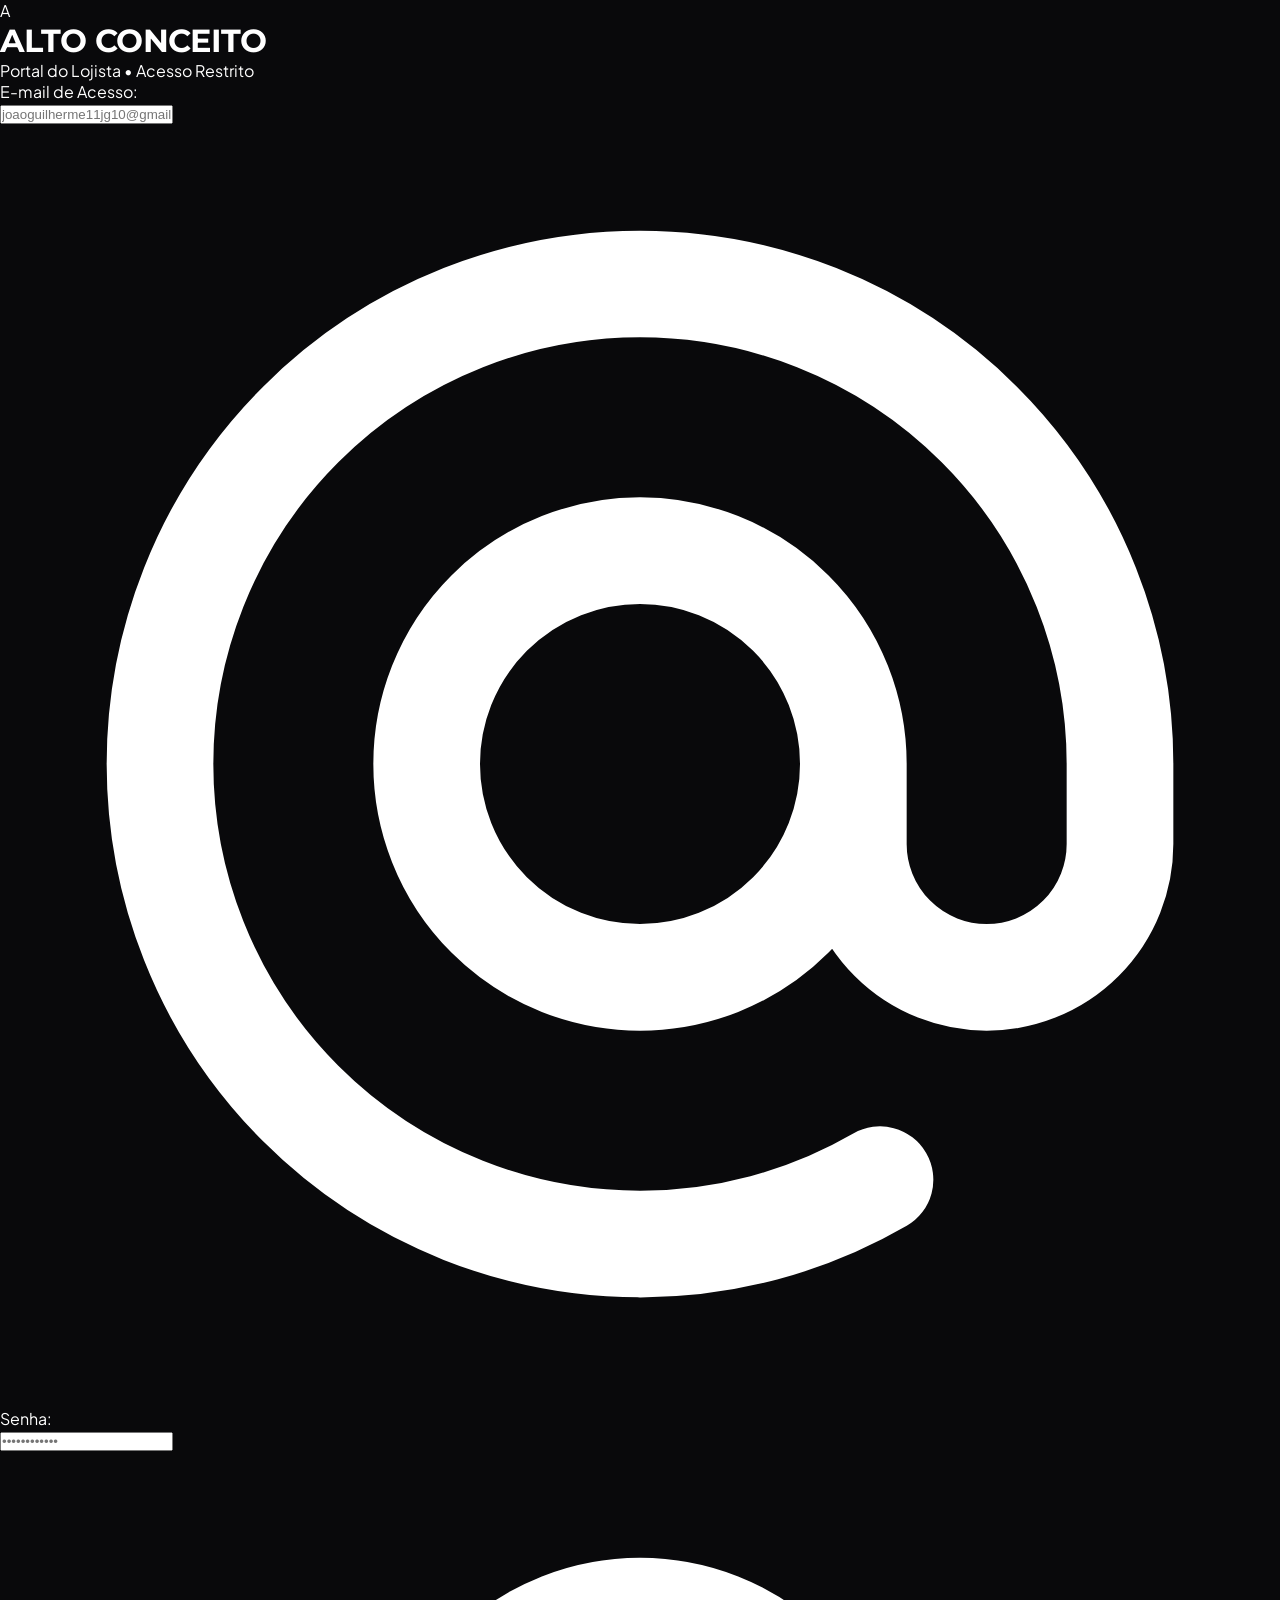
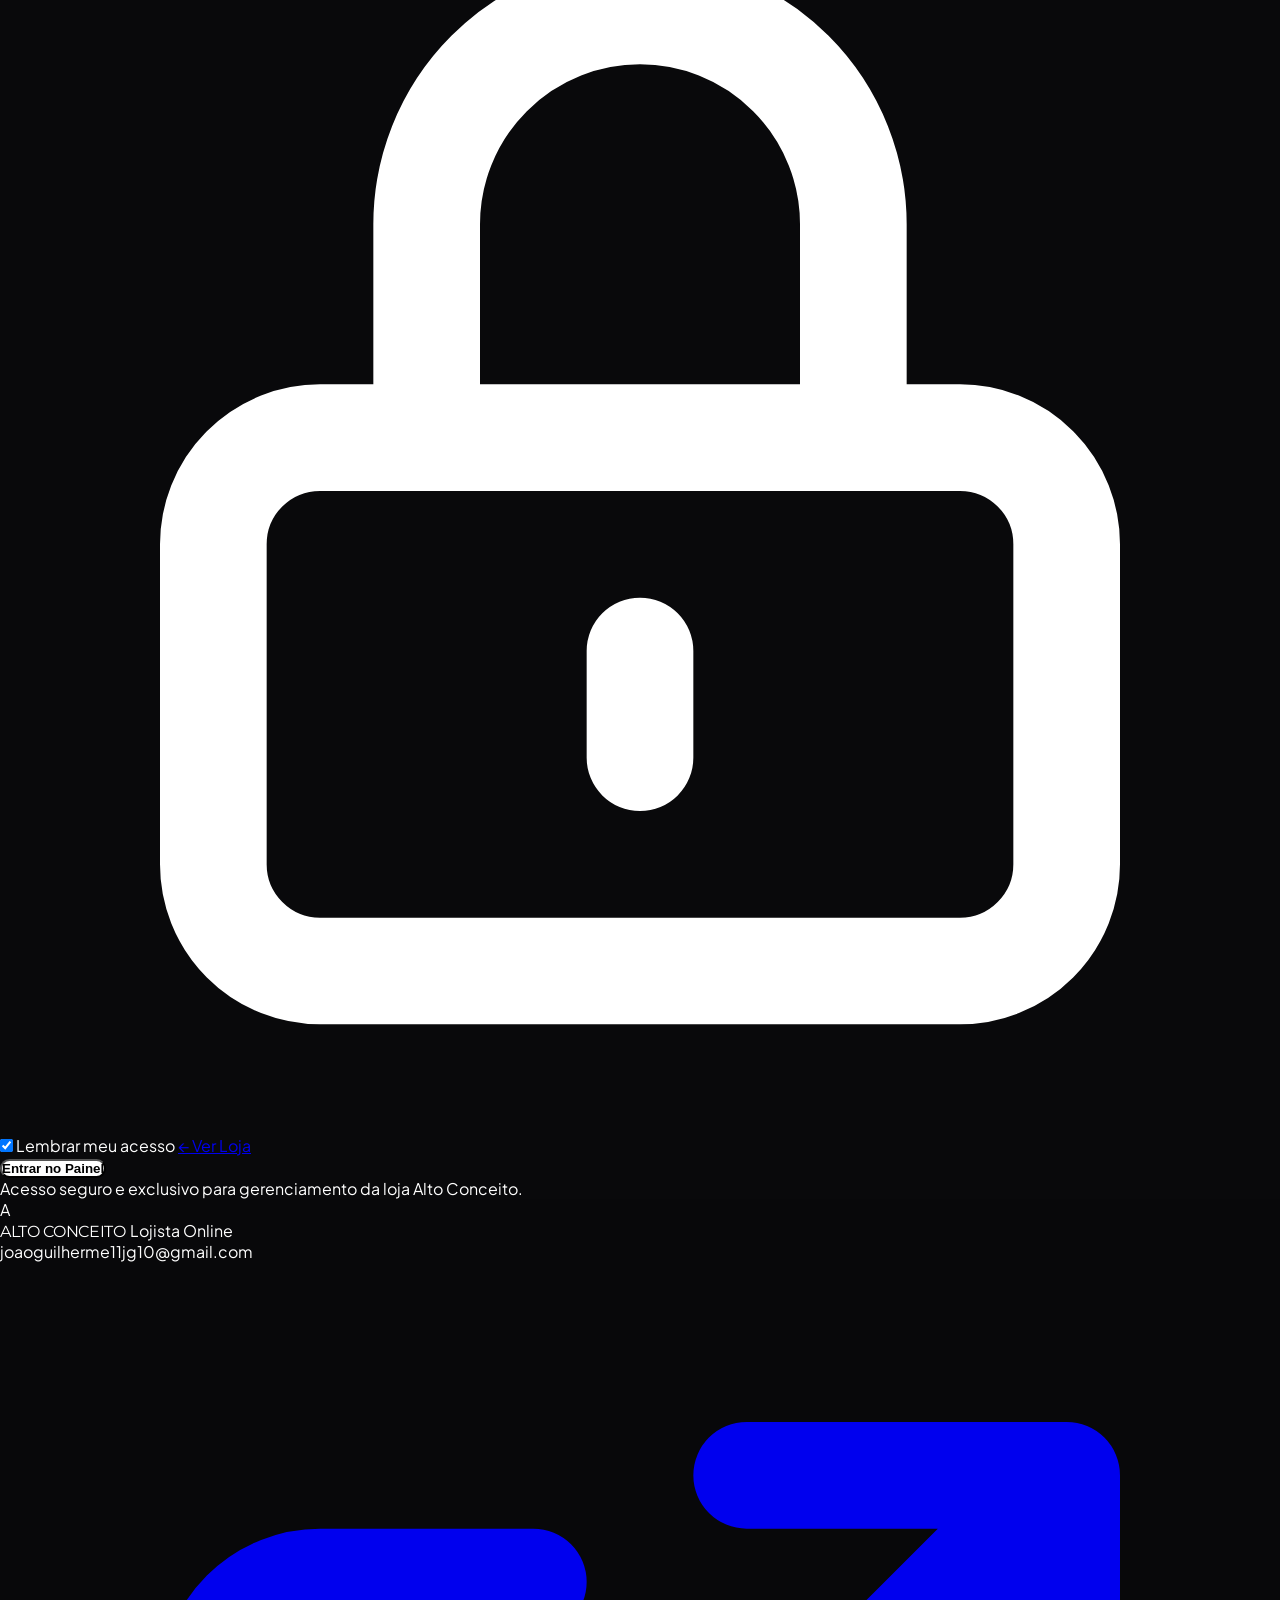
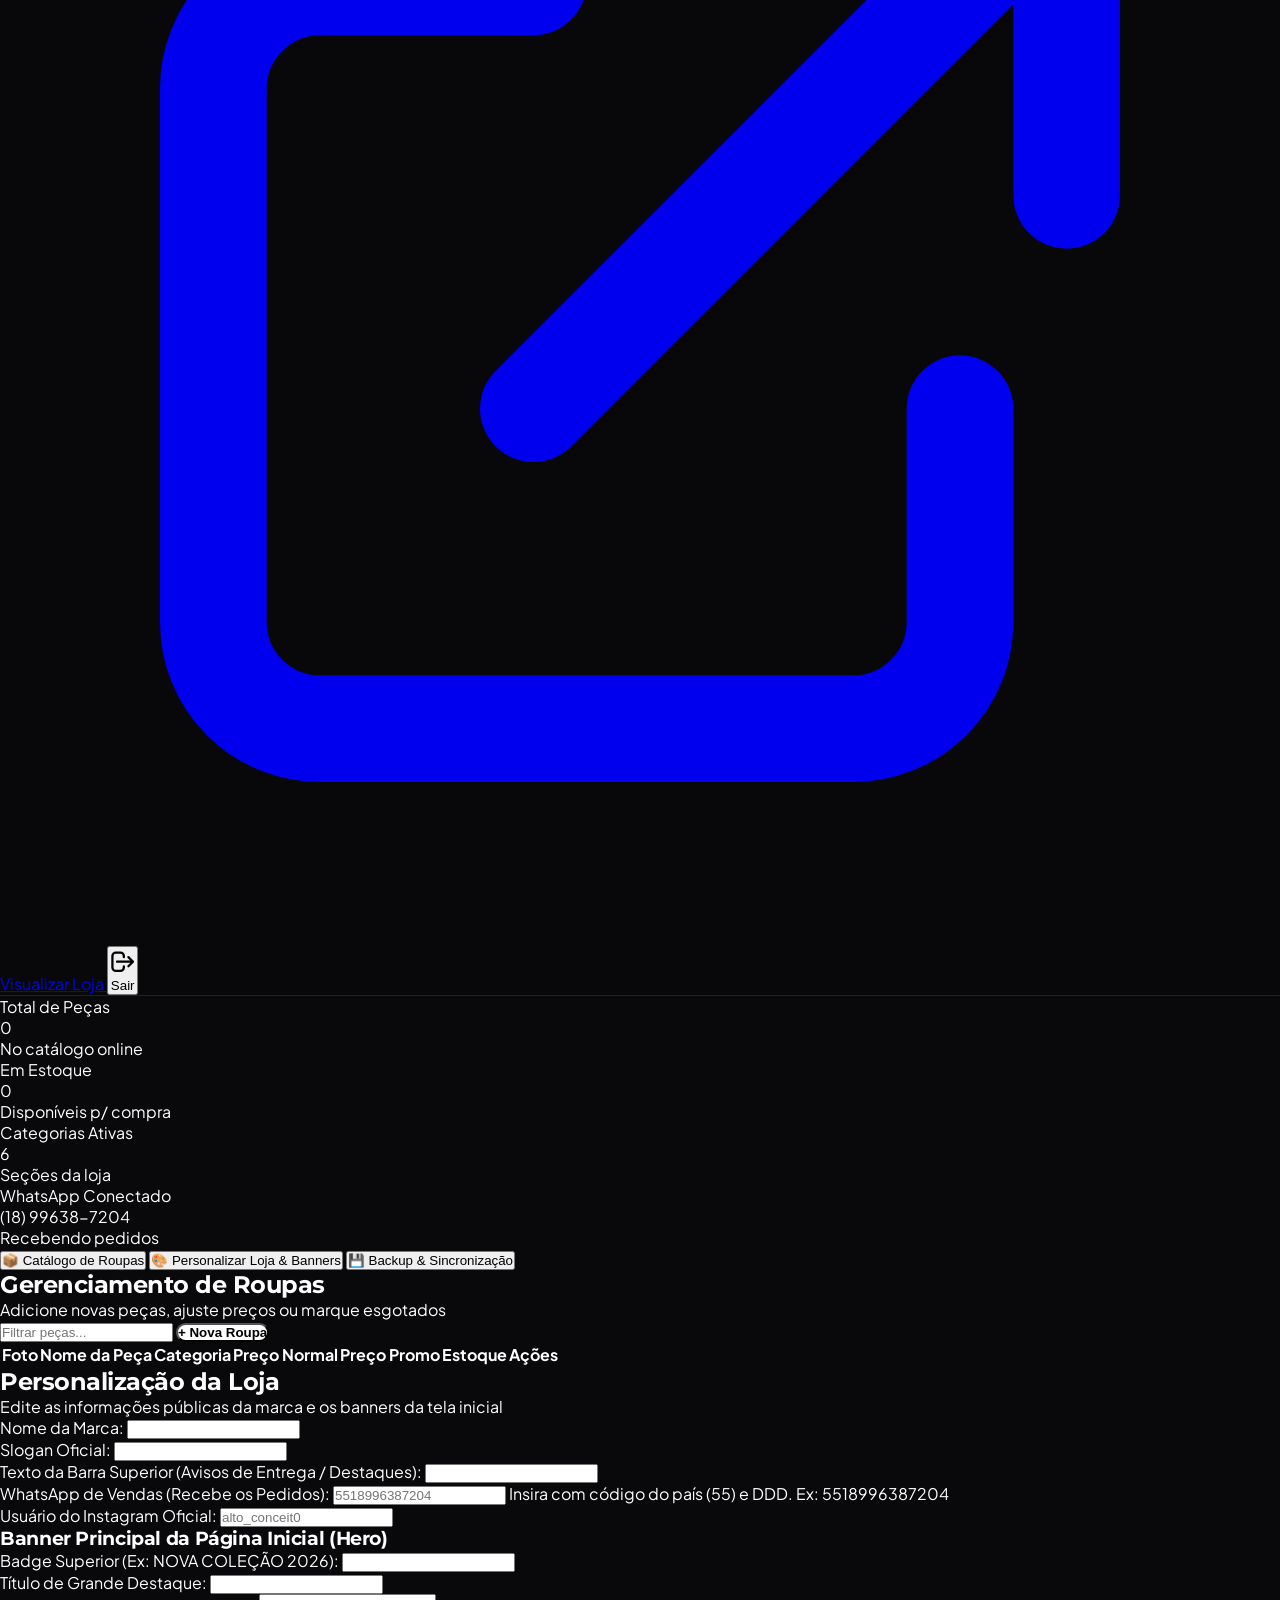
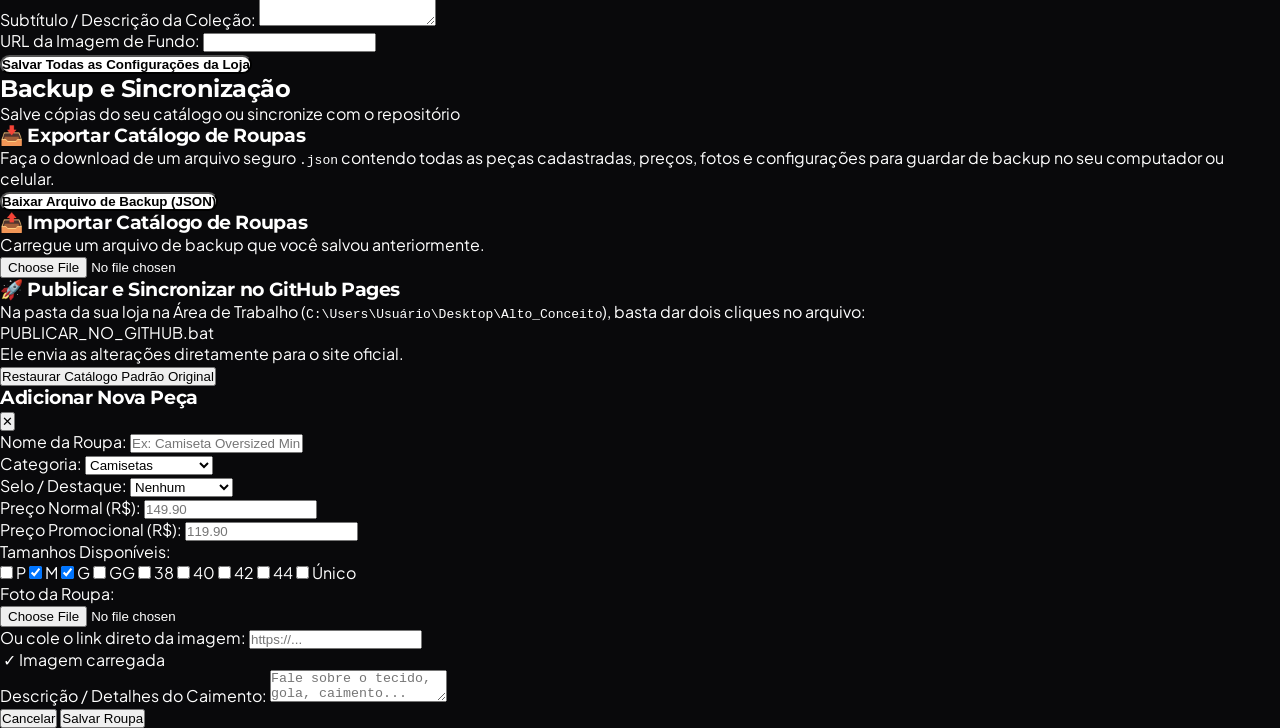
==== admin.html @ 655562ed "Alto Conceito: atualizando admin.html [deploy]" ====
<!DOCTYPE html>
<html lang="pt-BR" class="dark">
<head>
    <meta charset="UTF-8">
    <meta name="viewport" content="width=device-width, initial-scale=1.0">
    <title>Painel do Lojista | Alto Conceito</title>
    
    <meta name="theme-color" content="#09090b">

    <!-- Tailwind CSS CDN -->
    <script src="https://cdn.tailwindcss.com"></script>
    <script>
        tailwind.config = {
            darkMode: 'class',
            theme: {
                extend: {
                    colors: {
                        dark: {
                            900: '#09090b',
                            800: '#121215',
                            700: '#18181c',
                            600: '#27272a'
                        }
                    }
                }
            }
        }
    </script>

    <!-- CSS Customizado -->
    <link rel="stylesheet" href="style.css">
</head>
<body class="bg-[#09090b] text-white min-h-screen flex flex-col antialiased selection:bg-white selection:text-black">

    <!-- ==========================================
         TELA DE LOGIN DO ADMINISTRADOR
    =========================================== -->
    <div id="loginScreen" class="min-h-screen flex items-center justify-center p-4">
        <div class="bg-[#121215] border border-zinc-800 rounded-3xl max-w-md w-full p-8 shadow-2xl space-y-6">
            
            <!-- Logo Alto Conceito -->
            <div class="text-center space-y-2">
                <div class="w-12 h-12 mx-auto rounded-2xl bg-white text-black font-black text-2xl flex items-center justify-center shadow-lg">
                    A
                </div>
                <h1 class="font-heading font-black text-xl tracking-widest text-white uppercase mt-3">
                    ALTO CONCEITO
                </h1>
                <p class="text-[11px] uppercase tracking-[0.2em] text-zinc-400 font-semibold">
                    Portal do Lojista • Acesso Restrito
                </p>
            </div>

            <!-- Formulário de Login -->
            <form id="loginForm" onsubmit="handleLogin(event)" class="space-y-4 pt-2">
                <div>
                    <label class="text-xs font-bold text-zinc-300 block mb-1.5 uppercase tracking-wider">E-mail de Acesso:</label>
                    <div class="relative">
                        <input 
                            type="email" 
                            id="loginEmail" 
                            required
                            placeholder="joaoguilherme11jg10@gmail.com" 
                            class="w-full bg-zinc-900 border border-zinc-800 rounded-xl px-4 py-3 pl-10 text-xs text-white focus:outline-none focus:border-white transition-colors">
                        <svg class="w-4 h-4 text-zinc-500 absolute left-3.5 top-3.5" fill="none" stroke="currentColor" viewBox="0 0 24 24"><path stroke-linecap="round" stroke-linejoin="round" stroke-width="2" d="M16 12a4 4 0 10-8 0 4 4 0 008 0zm0 0v1.5a2.5 2.5 0 005 0V12a9 9 0 10-9 9m4.5-1.206a8.959 8.959 0 01-4.5 1.207"/></svg>
                    </div>
                </div>

                <div>
                    <label class="text-xs font-bold text-zinc-300 block mb-1.5 uppercase tracking-wider">Senha:</label>
                    <div class="relative">
                        <input 
                            type="password" 
                            id="loginPassword" 
                            required
                            placeholder="••••••••••••" 
                            class="w-full bg-zinc-900 border border-zinc-800 rounded-xl px-4 py-3 pl-10 text-xs text-white focus:outline-none focus:border-white transition-colors">
                        <svg class="w-4 h-4 text-zinc-500 absolute left-3.5 top-3.5" fill="none" stroke="currentColor" viewBox="0 0 24 24"><path stroke-linecap="round" stroke-linejoin="round" stroke-width="2" d="M12 15v2m-6 4h12a2 2 0 002-2v-6a2 2 0 00-2-2H6a2 2 0 00-2 2v6a2 2 0 002 2zm10-10V7a4 4 0 00-8 0v4h8z"/></svg>
                    </div>
                </div>

                <div class="flex items-center justify-between text-xs text-zinc-400 pt-1">
                    <label class="flex items-center gap-2 cursor-pointer">
                        <input type="checkbox" id="rememberLogin" checked class="accent-white rounded">
                        <span>Lembrar meu acesso</span>
                    </label>
                    <a href="index.html" class="hover:text-white transition-colors">← Ver Loja</a>
                </div>

                <button type="submit" class="btn-primary w-full py-3.5 text-xs font-black tracking-wider uppercase shadow-xl mt-4">
                    Entrar no Painel
                </button>
            </form>

            <div class="text-center pt-2 border-t border-zinc-800/80 text-[11px] text-zinc-500">
                Acesso seguro e exclusivo para gerenciamento da loja Alto Conceito.
            </div>

        </div>
    </div>

    <!-- ==========================================
         DASHBOARD PRINCIPAL DO ADMINISTRADOR
    =========================================== -->
    <div id="adminDashboard" class="hidden min-h-screen flex flex-col">
        
        <!-- Header do Painel -->
        <header class="glass-nav sticky top-0 z-40">
            <div class="max-w-7xl mx-auto px-4 sm:px-6 lg:px-8 h-20 flex items-center justify-between gap-4">
                
                <!-- Logo & Identificação -->
                <div class="flex items-center gap-3">
                    <div class="w-8 h-8 rounded-lg bg-white text-black flex items-center justify-center font-black text-lg">
                        A
                    </div>
                    <div>
                        <div class="flex items-center gap-2">
                            <span class="font-heading font-black text-sm sm:text-base tracking-widest text-white uppercase">
                                ALTO CONCEITO
                            </span>
                            <span class="px-2 py-0.5 rounded bg-emerald-500/10 border border-emerald-500/30 text-emerald-400 font-bold text-[9px] uppercase tracking-wider">
                                Lojista Online
                            </span>
                        </div>
                        <span id="userEmailBadge" class="text-[10px] text-zinc-400 block -mt-0.5">
                            joaoguilherme11jg10@gmail.com
                        </span>
                    </div>
                </div>

                <!-- Ações do Header -->
                <div class="flex items-center gap-3">
                    <a href="index.html" target="_blank" class="px-3.5 py-2 rounded-xl bg-zinc-900 hover:bg-zinc-800 border border-zinc-800 text-xs font-bold text-white flex items-center gap-1.5 transition-all shadow-sm">
                        <svg class="w-4 h-4 text-zinc-400" fill="none" stroke="currentColor" viewBox="0 0 24 24"><path stroke-linecap="round" stroke-linejoin="round" stroke-width="2" d="M10 6H6a2 2 0 00-2 2v10a2 2 0 002 2h10a2 2 0 002-2v-4M14 4h6m0 0v6m0-6L10 14"/></svg>
                        <span>Visualizar Loja</span>
                    </a>

                    <button type="button" onclick="handleLogout()" class="px-3 py-2 rounded-xl bg-zinc-900 hover:bg-red-950/40 border border-zinc-800 hover:border-red-500/40 text-xs font-bold text-zinc-400 hover:text-red-400 transition-all flex items-center gap-1.5" title="Sair da Conta">
                        <svg class="w-4 h-4" fill="none" stroke="currentColor" viewBox="0 0 24 24"><path stroke-linecap="round" stroke-linejoin="round" stroke-width="2" d="M17 16l4-4m0 0l-4-4m4 4H7m6 4v1a3 3 0 01-3 3H6a3 3 0 01-3-3V7a3 3 0 013-3h4a3 3 0 013 3v1"/></svg>
                        <span class="hidden sm:inline">Sair</span>
                    </button>
                </div>

            </div>
        </header>

        <!-- Métricas Rápidas -->
        <section class="max-w-7xl mx-auto px-4 sm:px-6 lg:px-8 pt-8 w-full">
            <div class="grid grid-cols-2 lg:grid-cols-4 gap-4">
                <div class="bg-zinc-900/60 border border-zinc-800 p-4 rounded-2xl">
                    <span class="text-zinc-500 text-[10px] uppercase font-bold tracking-wider">Total de Peças</span>
                    <div id="metricTotalProducts" class="text-2xl font-black text-white mt-1">0</div>
                    <span class="text-[10px] text-zinc-400 mt-0.5 block">No catálogo online</span>
                </div>
                <div class="bg-zinc-900/60 border border-zinc-800 p-4 rounded-2xl">
                    <span class="text-zinc-500 text-[10px] uppercase font-bold tracking-wider">Em Estoque</span>
                    <div id="metricInStock" class="text-2xl font-black text-emerald-400 mt-1">0</div>
                    <span class="text-[10px] text-zinc-400 mt-0.5 block">Disponíveis p/ compra</span>
                </div>
                <div class="bg-zinc-900/60 border border-zinc-800 p-4 rounded-2xl">
                    <span class="text-zinc-500 text-[10px] uppercase font-bold tracking-wider">Categorias Ativas</span>
                    <div id="metricCategories" class="text-2xl font-black text-white mt-1">6</div>
                    <span class="text-[10px] text-zinc-400 mt-0.5 block">Seções da loja</span>
                </div>
                <div class="bg-zinc-900/60 border border-zinc-800 p-4 rounded-2xl">
                    <span class="text-zinc-500 text-[10px] uppercase font-bold tracking-wider">WhatsApp Conectado</span>
                    <div id="metricWhatsApp" class="text-sm font-black text-white mt-2 truncate">(18) 99638-7204</div>
                    <span class="text-[10px] text-emerald-400 mt-0.5 block">Recebendo pedidos</span>
                </div>
            </div>
        </section>

        <!-- Navegação de Abas -->
        <main class="max-w-7xl mx-auto px-4 sm:px-6 lg:px-8 py-8 flex-grow w-full">
            
            <div class="flex items-center gap-2 border-b border-zinc-800 pb-3 mb-6 overflow-x-auto">
                <button id="tabBtn_produtos" onclick="switchTab('produtos')" class="admin-tab-btn px-4 py-2 rounded-xl text-xs font-bold transition-all bg-white text-black">
                    📦 Catálogo de Roupas
                </button>
                <button id="tabBtn_personalizar" onclick="switchTab('personalizar')" class="admin-tab-btn px-4 py-2 rounded-xl text-xs font-bold transition-all text-zinc-400 hover:text-white">
                    🎨 Personalizar Loja & Banners
                </button>
                <button id="tabBtn_backup" onclick="switchTab('backup')" class="admin-tab-btn px-4 py-2 rounded-xl text-xs font-bold transition-all text-zinc-400 hover:text-white">
                    💾 Backup & Sincronização
                </button>
            </div>

            <!-- ==========================================
                 ABA 1: PRODUTOS & ESTOQUE
            =========================================== -->
            <div id="tab_produtos" class="admin-tab-content space-y-4">
                <div class="flex flex-col sm:flex-row items-start sm:items-center justify-between gap-4">
                    <div>
                        <h2 class="text-lg font-black text-white">Gerenciamento de Roupas</h2>
                        <p class="text-xs text-zinc-400">Adicione novas peças, ajuste preços ou marque esgotados</p>
                    </div>

                    <div class="flex items-center gap-3 w-full sm:w-auto">
                        <input 
                            type="text" 
                            id="adminProductSearch" 
                            oninput="filterAdminProducts(this.value)" 
                            placeholder="Filtrar peças..." 
                            class="bg-zinc-900 border border-zinc-800 rounded-xl px-3 py-2 text-xs text-white focus:outline-none focus:border-white w-full sm:w-56">

                        <button type="button" onclick="openProductModal()" class="btn-primary px-4 py-2 text-xs font-bold flex-shrink-0">
                            + Nova Roupa
                        </button>
                    </div>
                </div>

                <!-- Tabela de Produtos -->
                <div class="overflow-x-auto border border-zinc-800 rounded-2xl bg-[#121215]">
                    <table class="w-full text-left border-collapse">
                        <thead>
                            <tr class="bg-zinc-900/80 border-b border-zinc-800 text-[10px] uppercase font-bold text-zinc-400">
                                <th class="py-3.5 px-4">Foto</th>
                                <th class="py-3.5 px-4">Nome da Peça</th>
                                <th class="py-3.5 px-4">Categoria</th>
                                <th class="py-3.5 px-4">Preço Normal</th>
                                <th class="py-3.5 px-4">Preço Promo</th>
                                <th class="py-3.5 px-4">Estoque</th>
                                <th class="py-3.5 px-4 text-right">Ações</th>
                            </tr>
                        </thead>
                        <tbody id="adminProductsTbody" class="divide-y divide-zinc-800/60">
                            <!-- Renderizado via admin.js -->
                        </tbody>
                    </table>
                </div>
            </div>

            <!-- ==========================================
                 ABA 2: PERSONALIZAR LOJA
            =========================================== -->
            <div id="tab_personalizar" class="admin-tab-content hidden max-w-3xl space-y-6">
                <div class="border-b border-zinc-800 pb-3">
                    <h2 class="text-lg font-black text-white">Personalização da Loja</h2>
                    <p class="text-xs text-zinc-400">Edite as informações públicas da marca e os banners da tela inicial</p>
                </div>

                <form id="formStoreConfig" onsubmit="saveConfigForm(event)" class="space-y-5 bg-[#121215] border border-zinc-800 p-6 rounded-2xl">
                    <div class="grid grid-cols-1 sm:grid-cols-2 gap-4">
                        <div>
                            <label class="text-xs font-bold text-zinc-300 block mb-1">Nome da Marca:</label>
                            <input type="text" id="cfgStoreName" class="w-full bg-zinc-900 border border-zinc-800 rounded-xl px-3 py-2 text-xs text-white focus:outline-none focus:border-white">
                        </div>
                        <div>
                            <label class="text-xs font-bold text-zinc-300 block mb-1">Slogan Oficial:</label>
                            <input type="text" id="cfgStoreSlogan" class="w-full bg-zinc-900 border border-zinc-800 rounded-xl px-3 py-2 text-xs text-white focus:outline-none focus:border-white">
                        </div>
                    </div>

                    <div>
                        <label class="text-xs font-bold text-zinc-300 block mb-1">Texto da Barra Superior (Avisos de Entrega / Destaques):</label>
                        <input type="text" id="cfgAnnouncement" class="w-full bg-zinc-900 border border-zinc-800 rounded-xl px-3 py-2 text-xs text-white focus:outline-none focus:border-white">
                    </div>

                    <div class="grid grid-cols-1 sm:grid-cols-2 gap-4">
                        <div>
                            <label class="text-xs font-bold text-zinc-300 block mb-1">WhatsApp de Vendas (Recebe os Pedidos):</label>
                            <input type="text" id="cfgWhatsapp" placeholder="5518996387204" class="w-full bg-zinc-900 border border-zinc-800 rounded-xl px-3 py-2 text-xs text-white focus:outline-none focus:border-white">
                            <span class="text-[10px] text-zinc-500 mt-1 block">Insira com código do país (55) e DDD. Ex: 5518996387204</span>
                        </div>
                        <div>
                            <label class="text-xs font-bold text-zinc-300 block mb-1">Usuário do Instagram Oficial:</label>
                            <input type="text" id="cfgInstagram" placeholder="alto_conceit0" class="w-full bg-zinc-900 border border-zinc-800 rounded-xl px-3 py-2 text-xs text-white focus:outline-none focus:border-white">
                        </div>
                    </div>

                    <div class="border-t border-zinc-800 pt-5 space-y-4">
                        <h3 class="font-heading font-black text-sm text-white uppercase tracking-wider">Banner Principal da Página Inicial (Hero)</h3>
                        
                        <div>
                            <label class="text-xs font-bold text-zinc-300 block mb-1">Badge Superior (Ex: NOVA COLEÇÃO 2026):</label>
                            <input type="text" id="cfgHeroBadge" class="w-full bg-zinc-900 border border-zinc-800 rounded-xl px-3 py-2 text-xs text-white focus:outline-none focus:border-white">
                        </div>

                        <div>
                            <label class="text-xs font-bold text-zinc-300 block mb-1">Título de Grande Destaque:</label>
                            <input type="text" id="cfgHeroTitle" class="w-full bg-zinc-900 border border-zinc-800 rounded-xl px-3 py-2 text-xs text-white focus:outline-none focus:border-white">
                        </div>

                        <div>
                            <label class="text-xs font-bold text-zinc-300 block mb-1">Subtítulo / Descrição da Coleção:</label>
                            <textarea id="cfgHeroSubtitle" rows="2" class="w-full bg-zinc-900 border border-zinc-800 rounded-xl px-3 py-2 text-xs text-white focus:outline-none focus:border-white"></textarea>
                        </div>

                        <div>
                            <label class="text-xs font-bold text-zinc-300 block mb-1">URL da Imagem de Fundo:</label>
                            <input type="text" id="cfgHeroImage" class="w-full bg-zinc-900 border border-zinc-800 rounded-xl px-3 py-2 text-xs text-white focus:outline-none focus:border-white">
                        </div>
                    </div>

                    <button type="submit" class="btn-primary w-full py-3.5 text-xs font-black uppercase tracking-wider shadow-lg">
                        Salvar Todas as Configurações da Loja
                    </button>
                </form>
            </div>

            <!-- ==========================================
                 ABA 3: BACKUP & DADOS
            =========================================== -->
            <div id="tab_backup" class="admin-tab-content hidden max-w-2xl space-y-5">
                <div class="border-b border-zinc-800 pb-3">
                    <h2 class="text-lg font-black text-white">Backup e Sincronização</h2>
                    <p class="text-xs text-zinc-400">Salve cópias do seu catálogo ou sincronize com o repositório</p>
                </div>

                <div class="p-5 bg-[#121215] border border-zinc-800 rounded-2xl space-y-3">
                    <h3 class="font-bold text-sm text-white flex items-center gap-2">
                        <span>📥</span> Exportar Catálogo de Roupas
                    </h3>
                    <p class="text-xs text-zinc-400 leading-relaxed">
                        Faça o download de um arquivo seguro <code>.json</code> contendo todas as peças cadastradas, preços, fotos e configurações para guardar de backup no seu computador ou celular.
                    </p>
                    <button type="button" onclick="exportCatalogJson()" class="btn-primary px-5 py-2.5 text-xs font-bold">
                        Baixar Arquivo de Backup (JSON)
                    </button>
                </div>

                <div class="p-5 bg-[#121215] border border-zinc-800 rounded-2xl space-y-3">
                    <h3 class="font-bold text-sm text-white flex items-center gap-2">
                        <span>📤</span> Importar Catálogo de Roupas
                    </h3>
                    <p class="text-xs text-zinc-400 leading-relaxed">
                        Carregue um arquivo de backup que você salvou anteriormente.
                    </p>
                    <input type="file" id="importJsonInput" accept=".json" onchange="importCatalogJson(event)" class="text-xs text-zinc-400 file:mr-4 file:py-2 file:px-4 file:rounded-xl file:border-0 file:text-xs file:font-bold file:bg-zinc-800 file:text-white hover:file:bg-zinc-700 cursor-pointer">
                </div>

                <div class="p-5 bg-zinc-950 border border-zinc-800 rounded-2xl space-y-2">
                    <h3 class="font-bold text-sm text-white flex items-center gap-2">
                        <span>🚀</span> Publicar e Sincronizar no GitHub Pages
                    </h3>
                    <p class="text-xs text-zinc-400 leading-relaxed">
                        Na pasta da sua loja na Área de Trabalho (<code>C:\Users\Usuário\Desktop\Alto_Conceito</code>), basta dar dois cliques no arquivo:
                    </p>
                    <div class="p-3 bg-zinc-900 rounded-xl font-mono text-xs text-emerald-400 border border-zinc-800">
                        PUBLICAR_NO_GITHUB.bat
                    </div>
                    <p class="text-[11px] text-zinc-500">Ele envia as alterações diretamente para o site oficial.</p>
                </div>

                <div class="pt-2">
                    <button type="button" onclick="resetDefaultCatalog()" class="text-xs text-red-400 hover:text-red-300 underline font-semibold">
                        Restaurar Catálogo Padrão Original
                    </button>
                </div>
            </div>

        </main>
    </div>

    <!-- ==========================================
         MODAL: ADICIONAR / EDITAR PRODUTO
    =========================================== -->
    <div id="productModal" class="hidden fixed inset-0 bg-black/85 backdrop-blur-sm z-50 flex items-center justify-center p-3">
        <div class="bg-[#121215] border border-zinc-800 rounded-3xl max-w-lg w-full p-6 space-y-4 max-h-[92vh] overflow-y-auto shadow-2xl">
            <div class="flex items-center justify-between pb-2 border-b border-zinc-800">
                <h3 id="modalTitle" class="font-heading font-black text-base text-white">Adicionar Nova Peça</h3>
                <button type="button" onclick="closeProductModal()" class="text-zinc-400 hover:text-white p-1">✕</button>
            </div>

            <form id="productForm" onsubmit="saveProduct(event)" class="space-y-4">
                <input type="hidden" id="prodEditId">

                <div>
                    <label class="text-xs font-bold text-zinc-300 block mb-1">Nome da Roupa:</label>
                    <input type="text" id="prodName" required placeholder="Ex: Camiseta Oversized Minimal Black" class="w-full bg-zinc-900 border border-zinc-800 rounded-xl px-3 py-2 text-xs text-white focus:outline-none focus:border-white">
                </div>

                <div class="grid grid-cols-2 gap-3">
                    <div>
                        <label class="text-xs font-bold text-zinc-300 block mb-1">Categoria:</label>
                        <select id="prodCategory" class="w-full bg-zinc-900 border border-zinc-800 rounded-xl px-3 py-2 text-xs text-white focus:outline-none focus:border-white">
                            <option value="camisetas">Camisetas</option>
                            <option value="camisas">Camisas & Trajes</option>
                            <option value="calcas">Calças</option>
                            <option value="bermudas">Bermudas</option>
                            <option value="jaquetas">Jaquetas & Puffer</option>
                            <option value="acessorios">Acessórios</option>
                        </select>
                    </div>
                    <div>
                        <label class="text-xs font-bold text-zinc-300 block mb-1">Selo / Destaque:</label>
                        <select id="prodBadge" class="w-full bg-zinc-900 border border-zinc-800 rounded-xl px-3 py-2 text-xs text-white focus:outline-none focus:border-white">
                            <option value="">Nenhum</option>
                            <option value="Lançamento">Lançamento</option>
                            <option value="Destaque">Destaque</option>
                            <option value="Mais Vendido">Mais Vendido</option>
                            <option value="Promoção">Promoção</option>
                        </select>
                    </div>
                </div>

                <div class="grid grid-cols-2 gap-3">
                    <div>
                        <label class="text-xs font-bold text-zinc-300 block mb-1">Preço Normal (R$):</label>
                        <input type="number" id="prodPrice" step="0.01" min="0" required placeholder="149.90" class="w-full bg-zinc-900 border border-zinc-800 rounded-xl px-3 py-2 text-xs text-white focus:outline-none focus:border-white">
                    </div>
                    <div>
                        <label class="text-xs font-bold text-zinc-300 block mb-1">Preço Promocional (R$):</label>
                        <input type="number" id="prodPromoPrice" step="0.01" min="0" placeholder="119.90" class="w-full bg-zinc-900 border border-zinc-800 rounded-xl px-3 py-2 text-xs text-white focus:outline-none focus:border-white">
                    </div>
                </div>

                <!-- Tamanhos -->
                <div>
                    <label class="text-xs font-bold text-zinc-300 block mb-1.5">Tamanhos Disponíveis:</label>
                    <div class="flex items-center gap-3 flex-wrap text-xs text-zinc-300 bg-zinc-900/60 p-3 rounded-xl border border-zinc-800">
                        <label class="flex items-center gap-1 cursor-pointer"><input type="checkbox" name="prodSizes" value="P" class="accent-white"> P</label>
                        <label class="flex items-center gap-1 cursor-pointer"><input type="checkbox" name="prodSizes" value="M" checked class="accent-white"> M</label>
                        <label class="flex items-center gap-1 cursor-pointer"><input type="checkbox" name="prodSizes" value="G" checked class="accent-white"> G</label>
                        <label class="flex items-center gap-1 cursor-pointer"><input type="checkbox" name="prodSizes" value="GG" class="accent-white"> GG</label>
                        <label class="flex items-center gap-1 cursor-pointer"><input type="checkbox" name="prodSizes" value="38" class="accent-white"> 38</label>
                        <label class="flex items-center gap-1 cursor-pointer"><input type="checkbox" name="prodSizes" value="40" class="accent-white"> 40</label>
                        <label class="flex items-center gap-1 cursor-pointer"><input type="checkbox" name="prodSizes" value="42" class="accent-white"> 42</label>
                        <label class="flex items-center gap-1 cursor-pointer"><input type="checkbox" name="prodSizes" value="44" class="accent-white"> 44</label>
                        <label class="flex items-center gap-1 cursor-pointer"><input type="checkbox" name="prodSizes" value="Único" class="accent-white"> Único</label>
                    </div>
                </div>

                <!-- Foto da Peça -->
                <div class="space-y-2">
                    <label class="text-xs font-bold text-zinc-300 block">Foto da Roupa:</label>
                    <div class="flex items-center gap-2">
                        <input type="file" id="prodImageFile" accept="image/*" class="text-xs text-zinc-400 file:mr-2 file:py-1.5 file:px-3 file:rounded-xl file:border-0 file:text-xs file:font-bold file:bg-zinc-800 file:text-white hover:file:bg-zinc-700 cursor-pointer">
                    </div>
                    <span class="text-[10px] text-zinc-500 block">Ou cole o link direto da imagem:</span>
                    <input type="text" id="prodImageUrl" placeholder="https://..." class="w-full bg-zinc-900 border border-zinc-800 rounded-xl px-3 py-1.5 text-xs text-white focus:outline-none focus:border-white">

                    <!-- Preview -->
                    <div id="imagePreviewContainer" class="hidden mt-2 flex items-center gap-3 p-2 bg-zinc-900 rounded-xl border border-zinc-800">
                        <img id="imagePreview" src="" class="w-14 h-14 object-cover rounded-lg bg-zinc-800">
                        <span class="text-xs text-emerald-400 font-bold">✓ Imagem carregada</span>
                    </div>
                </div>

                <div>
                    <label class="text-xs font-bold text-zinc-300 block mb-1">Descrição / Detalhes do Caimento:</label>
                    <textarea id="prodDescription" rows="2" placeholder="Fale sobre o tecido, gola, caimento..." class="w-full bg-zinc-900 border border-zinc-800 rounded-xl px-3 py-2 text-xs text-white focus:outline-none focus:border-white"></textarea>
                </div>

                <div class="flex gap-2 pt-2">
                    <button type="button" onclick="closeProductModal()" class="flex-1 py-3 rounded-xl bg-zinc-800 text-zinc-300 font-bold text-xs hover:bg-zinc-700">
                        Cancelar
                    </button>
                    <button type="submit" class="flex-1 py-3 rounded-xl bg-white text-black font-black text-xs hover:bg-zinc-200">
                        Salvar Roupa
                    </button>
                </div>
            </form>
        </div>
    </div>

    <!-- Toast de Notificações -->
    <div id="toast" class="fixed bottom-6 right-6 z-50 bg-white text-black px-4 py-2.5 rounded-xl font-bold text-xs shadow-2xl opacity-0 translate-y-4 pointer-events-none border border-white/20"></div>

    <!-- Script Administrativo -->
    <script src="admin.js"></script>
</body>
</html>
---- style.css ----
@import url('https://fonts.googleapis.com/css2?family=Plus+Jakarta+Sans:wght@300;400;500;600;700;800&family=Montserrat:wght@400;600;700;800;900&display=swap');

:root {
    --bg-main: #09090b;
    --bg-card: #121215;
    --bg-elevated: #18181c;
    --border-color: rgba(255, 255, 255, 0.1);
    --border-hover: rgba(255, 255, 255, 0.25);
    --text-primary: #ffffff;
    --text-secondary: #a1a1aa;
    --accent: #ffffff;
    --accent-gold: #d4af37;
    --accent-green: #25d366;
}

* {
    box-sizing: border-box;
    margin: 0;
    padding: 0;
}

body {
    background-color: var(--bg-main);
    color: var(--text-primary);
    font-family: 'Plus Jakarta Sans', -apple-system, BlinkMacSystemFont, sans-serif;
    overflow-x: hidden;
    -webkit-font-smoothing: antialiased;
}

h1, h2, h3, .font-heading {
    font-family: 'Montserrat', sans-serif;
    letter-spacing: -0.02em;
}

/* Scrollbar Personalizada */
::-webkit-scrollbar {
    width: 6px;
    height: 6px;
}
::-webkit-scrollbar-track {
    background: #09090b;
}
::-webkit-scrollbar-thumb {
    background: #27272a;
    border-radius: 9999px;
}
::-webkit-scrollbar-thumb:hover {
    background: #3f3f46;
}

/* Ticker Animado da Barra Superior */
@keyframes ticker {
    0% { transform: translateX(0); }
    100% { transform: translateX(-50%); }
}

.ticker-wrap {
    overflow: hidden;
    white-space: nowrap;
}

.ticker-content {
    display: inline-flex;
    animation: ticker 25s linear infinite;
}

.ticker-wrap:hover .ticker-content {
    animation-play-state: paused;
}

/* Efeito Vidro Fosco (Glassmorphism) */
.glass {
    background: rgba(18, 18, 22, 0.85);
    backdrop-filter: blur(12px);
    -webkit-backdrop-filter: blur(12px);
    border: 1px solid var(--border-color);
}

.glass-nav {
    background: rgba(9, 9, 11, 0.92);
    backdrop-filter: blur(16px);
    -webkit-backdrop-filter: blur(16px);
    border-bottom: 1px solid var(--border-color);
}

/* Card de Produto */
.product-card {
    background: var(--bg-card);
    border: 1px solid var(--border-color);
    border-radius: 16px;
    overflow: hidden;
    transition: all 0.3s cubic-bezier(0.16, 1, 0.3, 1);
}

.product-card:hover {
    border-color: var(--border-hover);
    transform: translateY(-4px);
    box-shadow: 0 16px 32px -8px rgba(0, 0, 0, 0.6);
}

.product-image-container {
    position: relative;
    overflow: hidden;
    background: #18181b;
    aspect-ratio: 3 / 4;
}

.product-image {
    width: 100%;
    height: 100%;
    object-fit: cover;
    transition: transform 0.6s cubic-bezier(0.16, 1, 0.3, 1);
}

.product-card:hover .product-image {
    transform: scale(1.06);
}

/* Badge de Destaque */
.badge-tag {
    font-size: 10px;
    font-weight: 700;
    letter-spacing: 0.08em;
    text-transform: uppercase;
    padding: 4px 8px;
    border-radius: 6px;
    backdrop-filter: blur(6px);
}

/* Seletor de Tamanhos */
.size-btn {
    border: 1px solid rgba(255, 255, 255, 0.2);
    border-radius: 8px;
    padding: 5px 10px;
    font-size: 11px;
    font-weight: 600;
    transition: all 0.15s ease;
    cursor: pointer;
    background: rgba(255, 255, 255, 0.03);
    color: #d4d4d8;
}

.size-btn:hover {
    border-color: #fff;
    color: #fff;
}

.size-btn.selected {
    background: #fff;
    color: #000;
    border-color: #fff;
    font-weight: 800;
}

/* Gaveta do Carrinho / Sacola */
#cartDrawer {
    transition: transform 0.35s cubic-bezier(0.16, 1, 0.3, 1);
}

#cartDrawer.open {
    transform: translateX(0);
}

#cartOverlay {
    transition: opacity 0.3s ease;
}

/* Modais */
.modal-overlay {
    transition: opacity 0.25s ease;
}

.modal-content {
    transition: transform 0.3s cubic-bezier(0.16, 1, 0.3, 1), opacity 0.25s ease;
}

/* Botões Estilizados */
.btn-primary {
    background: #ffffff;
    color: #000000;
    font-weight: 700;
    border-radius: 12px;
    transition: all 0.2s ease;
    display: inline-flex;
    align-items: center;
    justify-content: center;
    gap: 8px;
}

.btn-primary:hover {
    background: #f4f4f5;
    transform: translateY(-1px);
    box-shadow: 0 4px 14px rgba(255, 255, 255, 0.25);
}

.btn-primary:active {
    transform: translateY(1px);
}

.btn-zap {
    background: #25d366;
    color: #ffffff;
    font-weight: 700;
    border-radius: 12px;
    transition: all 0.2s ease;
    display: inline-flex;
    align-items: center;
    justify-content: center;
    gap: 8px;
}

.btn-zap:hover {
    background: #22c55e;
    transform: translateY(-1px);
    box-shadow: 0 6px 20px rgba(37, 211, 102, 0.35);
}

/* Animação suave para toasts */
#toast {
    transition: all 0.3s cubic-bezier(0.16, 1, 0.3, 1);
}
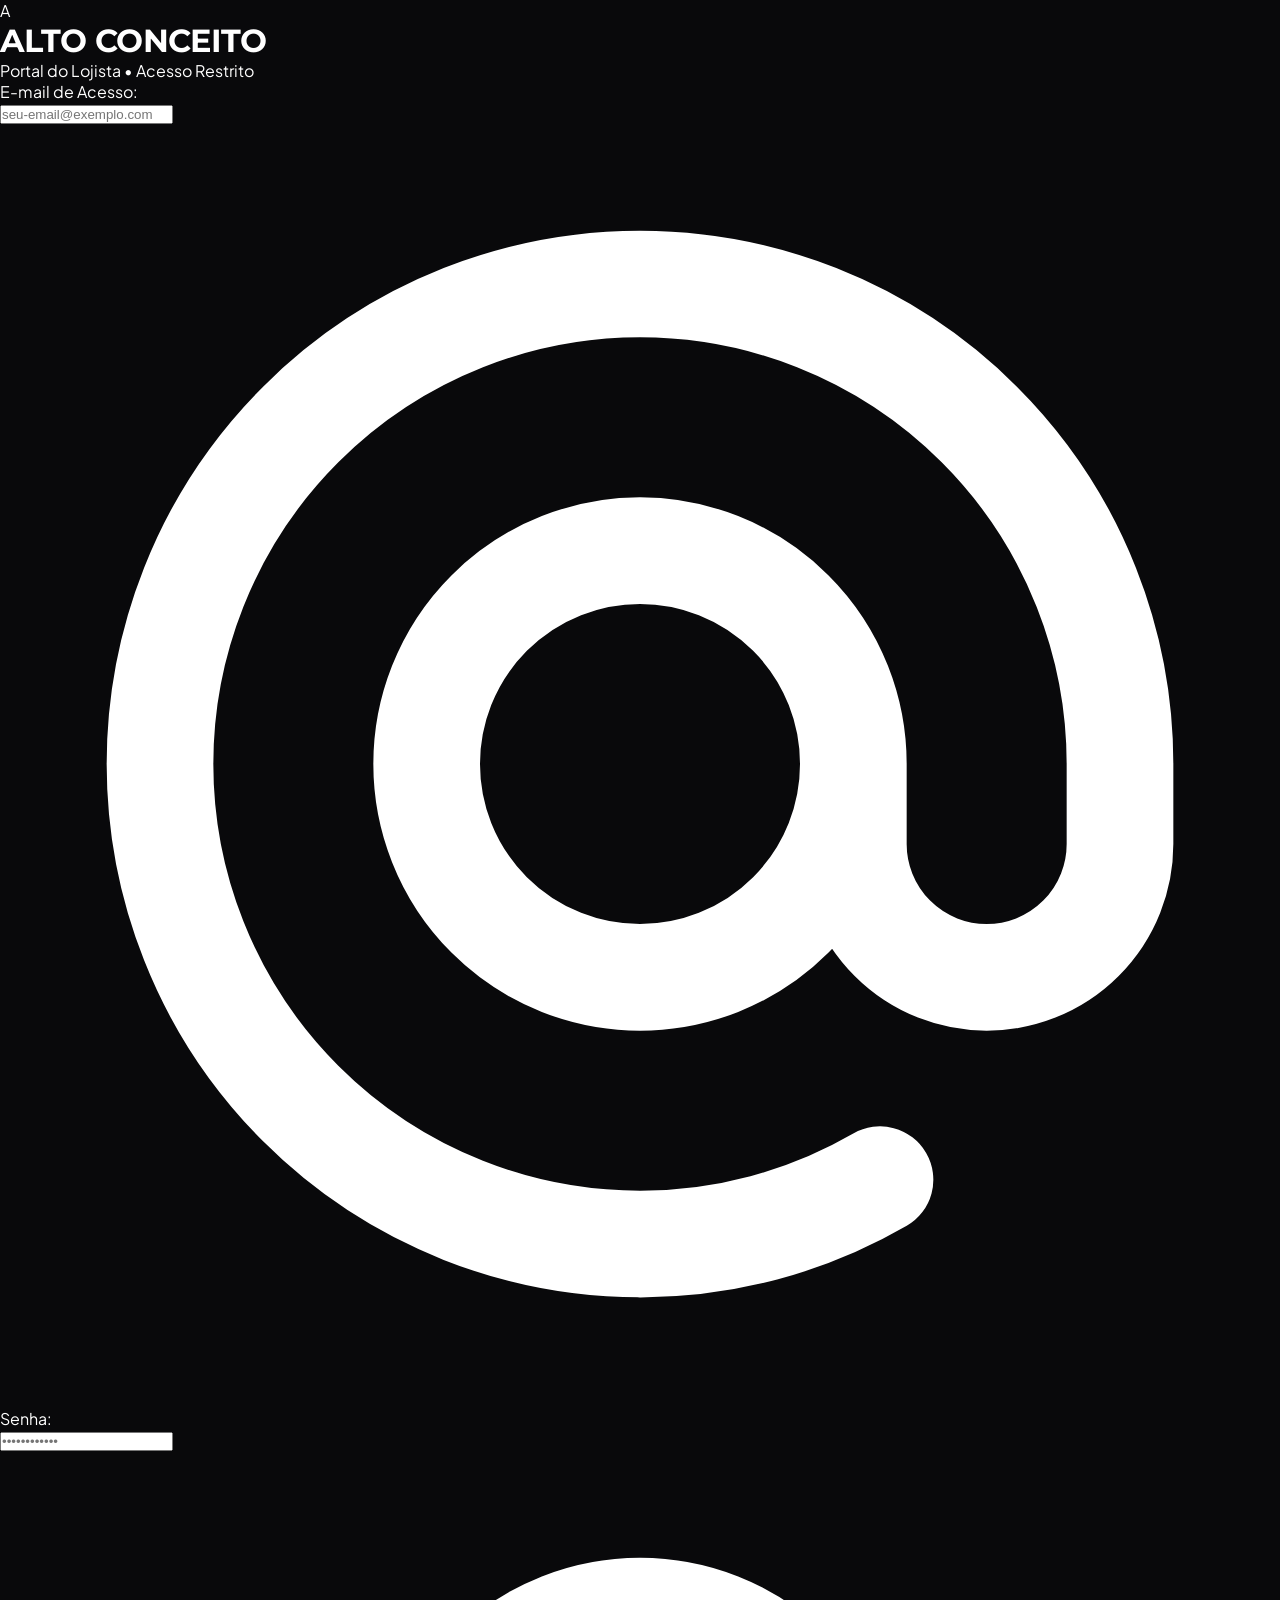
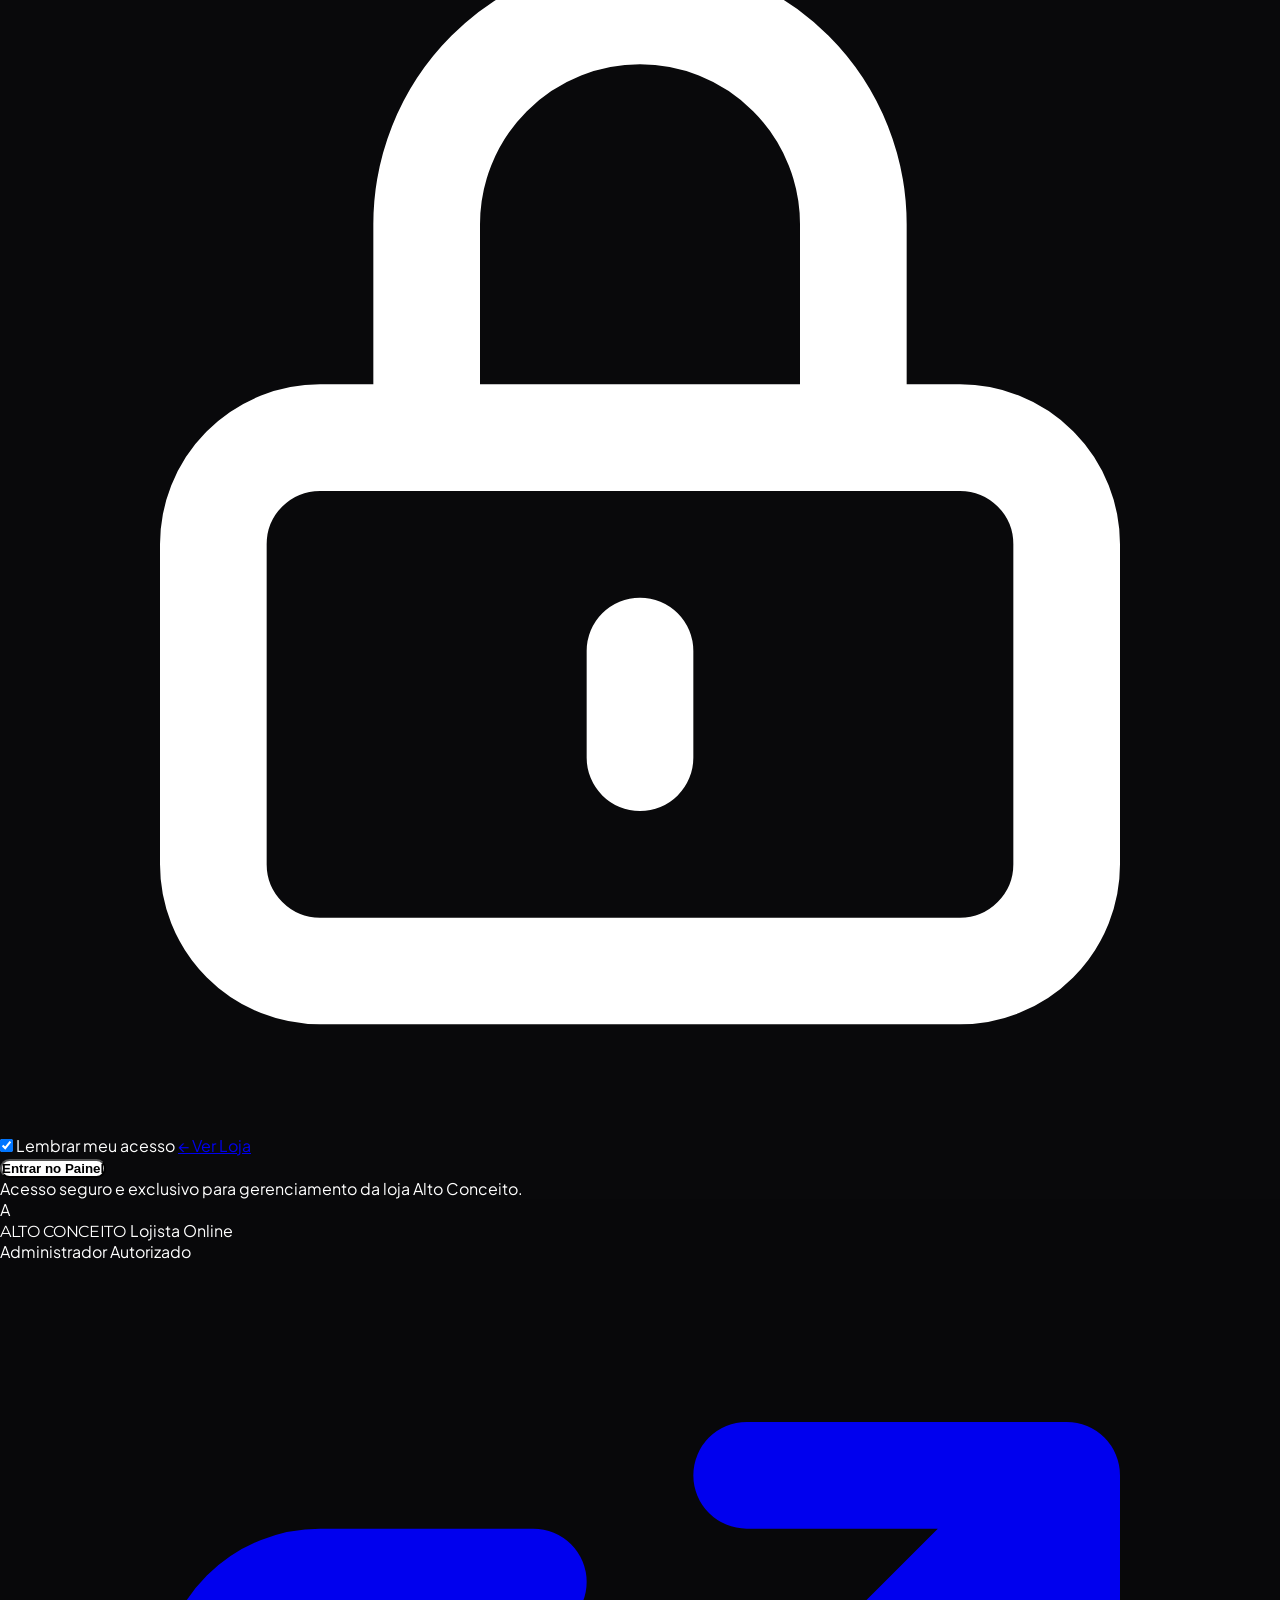
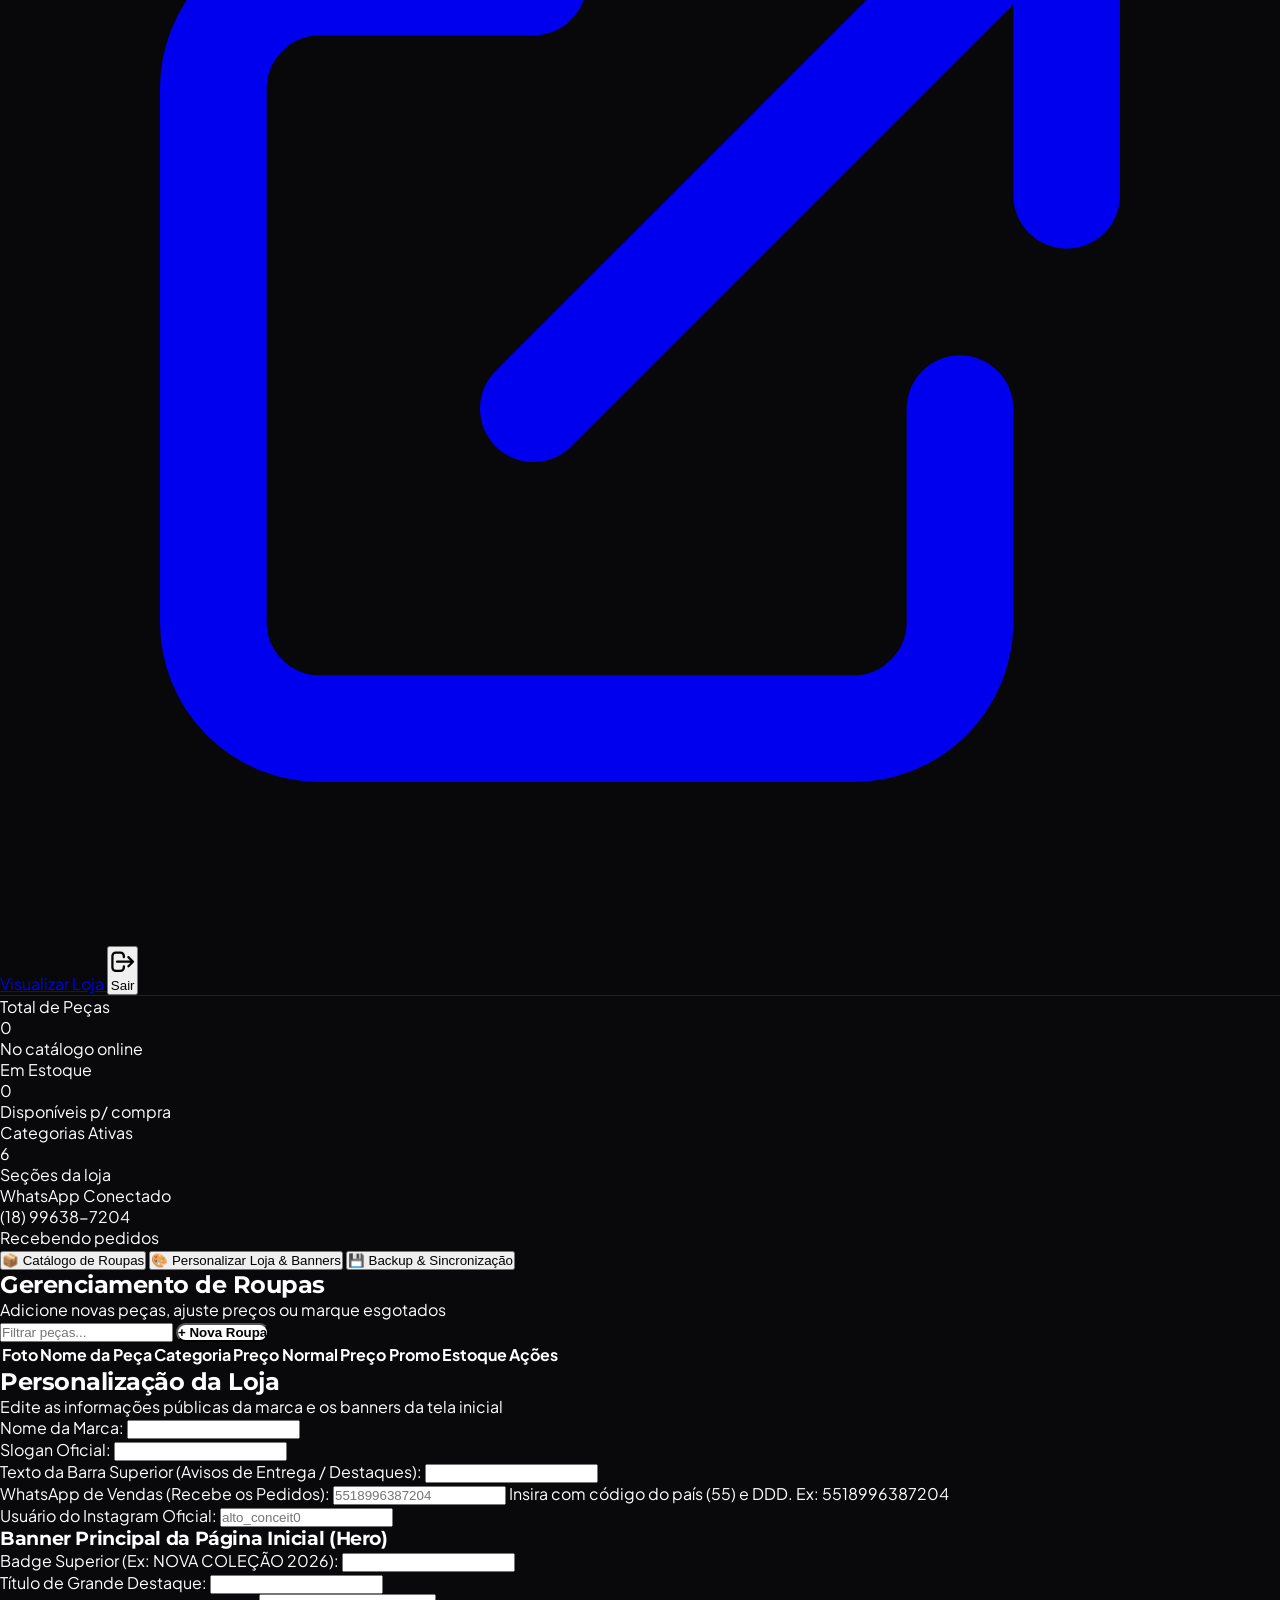
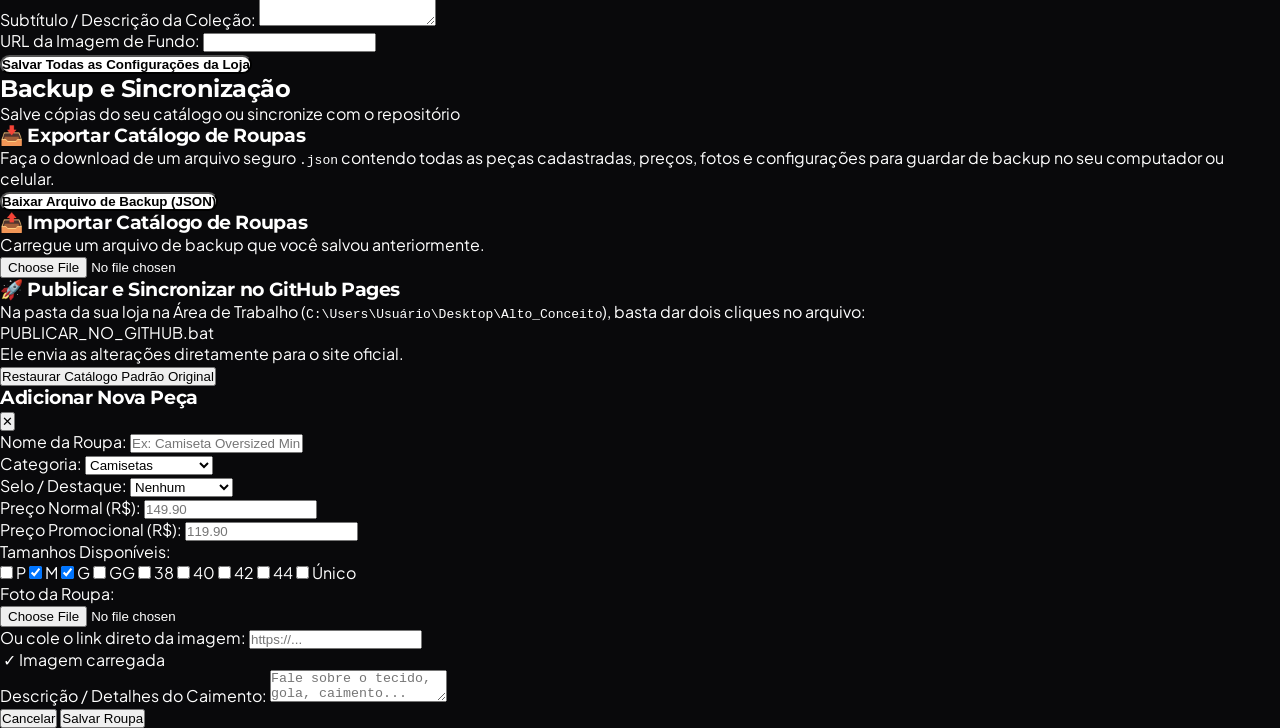
==== commit a69c4962: "Alto Conceito: atualizando admin.html [deploy]" ====
--- a/admin.html
+++ b/admin.html
@@ -60,7 +60,7 @@
                             type="email" 
                             id="loginEmail" 
                             required
-                            placeholder="joaoguilherme11jg10@gmail.com" 
+                            placeholder="seu-email@exemplo.com" 
                             class="w-full bg-zinc-900 border border-zinc-800 rounded-xl px-4 py-3 pl-10 text-xs text-white focus:outline-none focus:border-white transition-colors">
                         <svg class="w-4 h-4 text-zinc-500 absolute left-3.5 top-3.5" fill="none" stroke="currentColor" viewBox="0 0 24 24"><path stroke-linecap="round" stroke-linejoin="round" stroke-width="2" d="M16 12a4 4 0 10-8 0 4 4 0 008 0zm0 0v1.5a2.5 2.5 0 005 0V12a9 9 0 10-9 9m4.5-1.206a8.959 8.959 0 01-4.5 1.207"/></svg>
                     </div>
@@ -123,7 +123,7 @@
                             </span>
                         </div>
                         <span id="userEmailBadge" class="text-[10px] text-zinc-400 block -mt-0.5">
-                            joaoguilherme11jg10@gmail.com
+                            Administrador Autorizado
                         </span>
                     </div>
                 </div>
